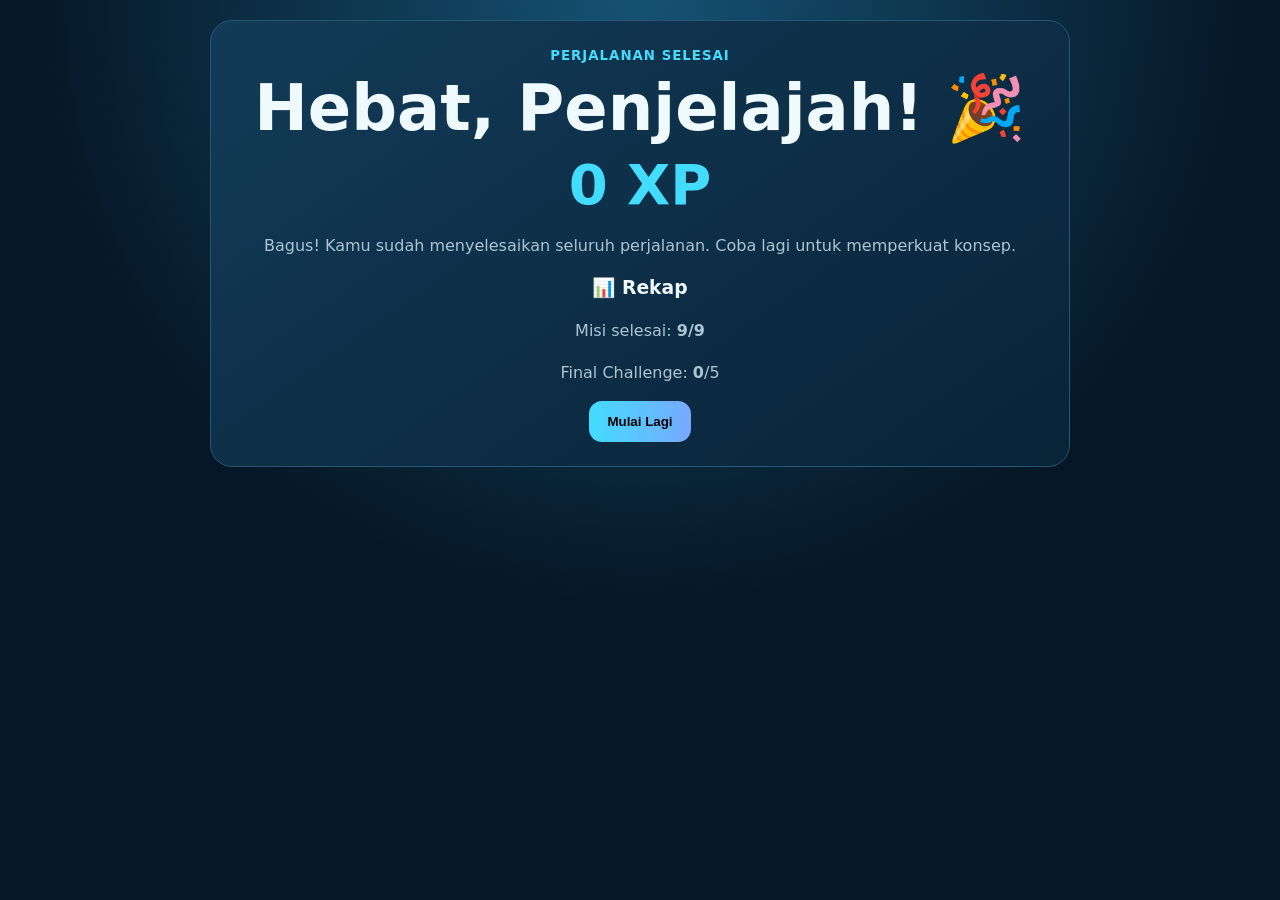
==== hasil.html @ b5524652 "Add files via upload" ====
<!doctype html><html lang=id><meta charset=utf-8><meta name=viewport content="width=device-width,initial-scale=1"><title>Hasil</title><link rel=stylesheet href=style.css><body><main><section class="card center"><small>PERJALANAN SELESAI</small><h1>Hebat, <span id=n></span>! 🎉</h1><div class=result id=x></div><p id=m></p><h3>📊 Rekap</h3><p>Misi selesai: <b>9/9</b></p><p>Final Challenge: <b id=f></b>/5</p><button onclick="reset()">Mulai Lagi</button></section></main><script src=app.js></script><script>let s=get();n.textContent=s.name||'Penjelajah';x.textContent=s.xp+' XP';f.textContent=s.final||0;m.textContent=s.final>=4?'Pemahamanmu sangat kuat!':'Bagus! Kamu sudah menyelesaikan seluruh perjalanan. Coba lagi untuk memperkuat konsep.';draw()</script></body></html>
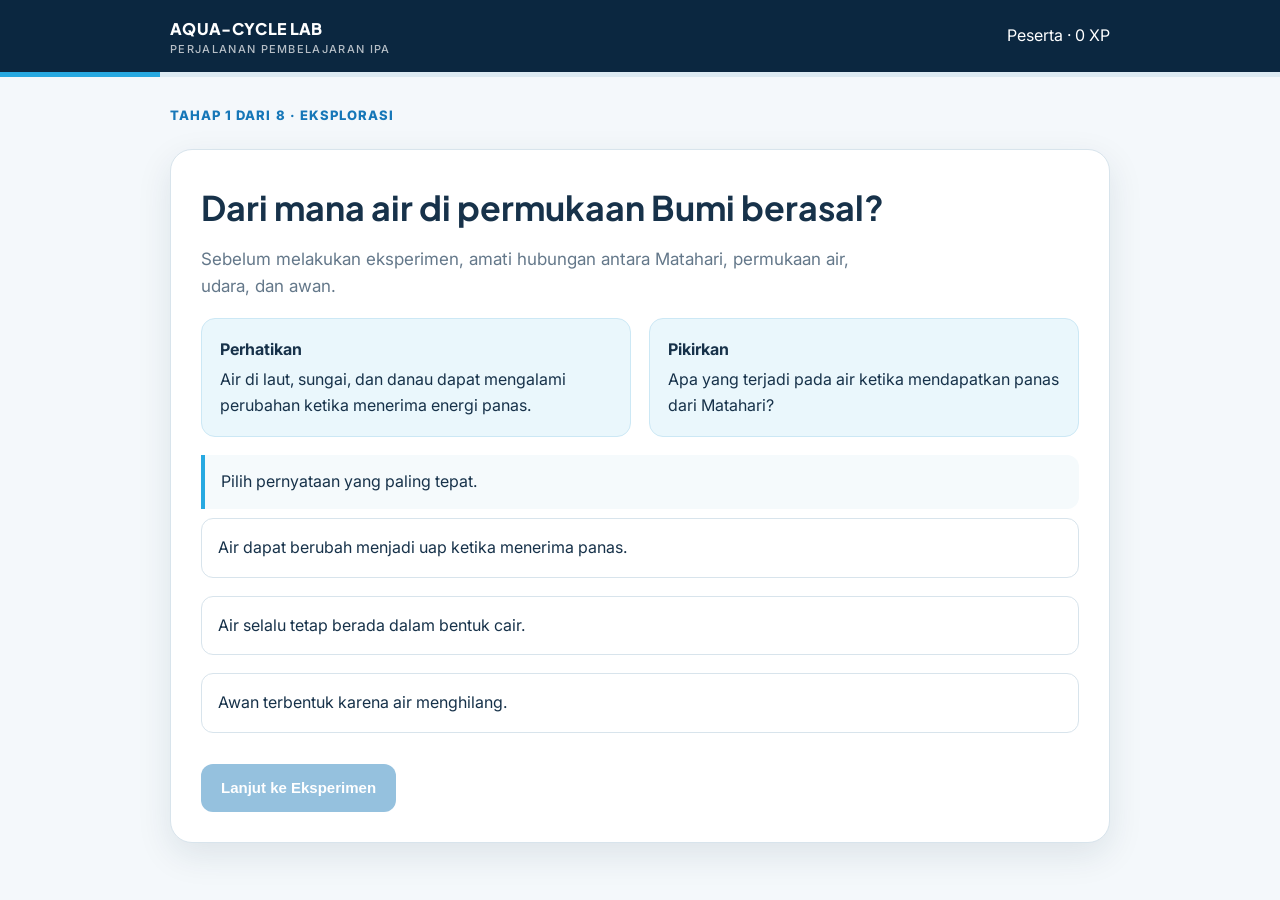
==== commit f08457cf: "Add files via upload" ====
--- a/hasil.html
+++ b/hasil.html
@@ -1 +1 @@
-<!doctype html><html lang=id><meta charset=utf-8><meta name=viewport content="width=device-width,initial-scale=1"><title>Hasil</title><link rel=stylesheet href=style.css><body><main><section class="card center"><small>PERJALANAN SELESAI</small><h1>Hebat, <span id=n></span>! 🎉</h1><div class=result id=x></div><p id=m></p><h3>📊 Rekap</h3><p>Misi selesai: <b>9/9</b></p><p>Final Challenge: <b id=f></b>/5</p><button onclick="reset()">Mulai Lagi</button></section></main><script src=app.js></script><script>let s=get();n.textContent=s.name||'Penjelajah';x.textContent=s.xp+' XP';f.textContent=s.final||0;m.textContent=s.final>=4?'Pemahamanmu sangat kuat!':'Bagus! Kamu sudah menyelesaikan seluruh perjalanan. Coba lagi untuk memperkuat konsep.';draw()</script></body></html>+<!doctype html><html lang="id"><head><meta charset="utf-8"><meta name="viewport" content="width=device-width,initial-scale=1"><title>Hasil Akhir | AQUA-CYCLE LAB</title><link rel="stylesheet" href="style.css"></head><body><header class="topbar"><div class="wrap"><div class="brand">AQUA-CYCLE LAB<small>Hasil Pembelajaran</small></div><div><span id="player"></span> · <span id="xp"></span></div></div><div class="progress"><span style="width:100%"></span></div></header><main class="wrap"><section class="card result"><div class="stage">Perjalanan Selesai</div><h2>Hasil Pembelajaran</h2><p class="lead" style="margin-left:auto;margin-right:auto">Berikut ringkasan capaianmu setelah menyelesaikan seluruh rangkaian AQUA-CYCLE LAB.</p><div class="score" id="score">0/5</div><div id="badge" class="badge">Penjelajah Siklus Air</div><div class="grid3" style="margin-top:28px;text-align:left"><div class="info"><strong>Peserta</strong><span id="name"></span></div><div class="info"><strong>XP</strong><span id="xp2"></span></div><div class="info"><strong>Tahap selesai</strong><span>8 dari 8</span></div></div><div class="card" style="box-shadow:none;text-align:left;margin-top:22px"><h3>Refleksi Capaian</h3><p id="feedback"></p></div><div class="actions" style="justify-content:center"><button class="btn" onclick="window.print()">Cetak Hasil</button><button class="btn secondary" onclick="reset()">Mulai Ulang</button></div></section><p class="footer">AQUA-CYCLE LAB · Media pembelajaran IPA kelas V</p></main><script src="app.js"></script><script>if(!state().completed.includes('m8'))go('m8');else{const s=state();header(8);document.getElementById('name').textContent=s.name;document.getElementById('xp2').textContent=s.xp+' XP';document.getElementById('score').textContent=(s.score||0)+'/5';document.getElementById('feedback').textContent=(s.score||0)>=4?'Pemahaman sangat baik. Kamu mampu menjelaskan proses utama siklus air dan menerapkannya pada situasi sederhana.':(s.score||0)>=3?'Pemahaman baik. Beberapa konsep perlu diperkuat kembali melalui pengamatan dan latihan.':'Pemahaman masih perlu diperkuat. Tinjau kembali hubungan antara evaporasi, kondensasi, presipitasi, dan pergerakan air di daratan.'}</script></body></html>
--- a/style.css
+++ b/style.css
@@ -0,0 +1,3 @@
+@import url('https://fonts.googleapis.com/css2?family=Inter:wght@400;500;600;700;800&family=Plus+Jakarta+Sans:wght@600;700;800&display=swap');
+:root{--navy:#0b2740;--blue:#1677b8;--cyan:#27a9e1;--sky:#eaf7fc;--ink:#17324a;--muted:#64788a;--line:#d8e4ec;--white:#fff;--green:#198754;--gold:#b98517;--danger:#b42318;--shadow:0 12px 35px rgba(15,48,72,.10)}
+*{box-sizing:border-box}html{scroll-behavior:smooth}body{margin:0;background:#f4f8fb;color:var(--ink);font-family:Inter,Arial,sans-serif;line-height:1.6}.wrap{max-width:980px;margin:auto;padding:28px 20px 50px}.topbar{background:var(--navy);color:white}.topbar .wrap{display:flex;align-items:center;justify-content:space-between;padding:16px 20px}.brand{font-family:'Plus Jakarta Sans';font-weight:800;letter-spacing:.02em}.brand small{display:block;font:500 11px Inter;opacity:.7;letter-spacing:.12em;text-transform:uppercase}.progress{height:5px;background:#dceaf2}.progress span{display:block;height:100%;background:var(--cyan);transition:.4s}.card{background:white;border:1px solid var(--line);border-radius:22px;padding:30px;box-shadow:var(--shadow);margin-top:24px}.hero{background:linear-gradient(135deg,#0b2740,#124b70);color:white;overflow:hidden;position:relative}.hero:after{content:'';position:absolute;width:280px;height:280px;border-radius:50%;right:-100px;top:-100px;background:rgba(39,169,225,.16)}.eyebrow{font-size:12px;font-weight:800;letter-spacing:.12em;text-transform:uppercase;color:var(--cyan)}h1,h2,h3{font-family:'Plus Jakarta Sans';line-height:1.2;margin:8px 0 14px}h1{font-size:clamp(32px,7vw,58px)}h2{font-size:clamp(24px,5vw,34px)}h3{font-size:19px}.lead{font-size:17px;max-width:700px;color:var(--muted)}.hero .lead{color:#d8ebf6}.btn{display:inline-flex;align-items:center;justify-content:center;gap:8px;border:0;border-radius:12px;padding:13px 20px;background:var(--blue);color:white;font-weight:700;font-size:15px;cursor:pointer;text-decoration:none;min-height:48px}.btn:hover{filter:brightness(.95)}.btn.secondary{background:#eef5f8;color:var(--ink);border:1px solid var(--line)}.btn.success{background:var(--green)}.btn:disabled{opacity:.45;cursor:not-allowed}.actions{display:flex;gap:12px;flex-wrap:wrap;margin-top:22px}.field{display:grid;gap:7px;margin:20px 0}.field label{font-weight:700;font-size:14px}.field input,.field textarea,.field select{width:100%;border:1px solid #b9ccd8;border-radius:12px;padding:14px;font:inherit;color:var(--ink);background:#fff;outline:none}.field input:focus{border-color:var(--blue);box-shadow:0 0 0 3px rgba(22,119,184,.1)}.grid{display:grid;grid-template-columns:repeat(2,minmax(0,1fr));gap:18px}.grid3{display:grid;grid-template-columns:repeat(3,minmax(0,1fr));gap:16px}.info{background:var(--sky);border:1px solid #cce8f5;border-radius:14px;padding:18px}.info strong{display:block;margin-bottom:5px}.instruction{border-left:4px solid var(--cyan);background:#f5fafc;padding:14px 16px;border-radius:0 12px 12px 0}.stage{font-size:13px;font-weight:800;color:var(--blue);text-transform:uppercase;letter-spacing:.08em}.meter{height:10px;background:#e8eff3;border-radius:99px;overflow:hidden}.meter span{display:block;height:100%;background:var(--blue);width:0;transition:.4s}.feedback{margin-top:16px;padding:14px 16px;border-radius:12px;display:none}.feedback.show{display:block}.feedback.ok{background:#eaf7ef;color:#17653b;border:1px solid #bfe4ce}.feedback.no{background:#fff3f1;color:#8b2119;border:1px solid #f0c9c4}.choice{width:100%;text-align:left;background:white;border:1px solid var(--line);padding:16px;border-radius:12px;margin:9px 0;cursor:pointer;font:inherit;color:var(--ink)}.choice:hover{border-color:var(--blue);background:#f7fbfd}.choice.selected{border:2px solid var(--blue);background:#eef8fd}.choice.correct{border-color:var(--green);background:#eaf7ef}.choice.wrong{border-color:var(--danger);background:#fff3f1}.rangebox{padding:20px;background:#f7fafc;border:1px solid var(--line);border-radius:16px}.rangebox input{width:100%;accent-color:var(--blue)}.value{font-size:28px;font-weight:800;color:var(--blue)}.dropzone{min-height:100px;border:2px dashed #a9c3d2;border-radius:14px;padding:15px;text-align:center;background:#fbfdfe}.dragitems{display:flex;gap:10px;flex-wrap:wrap;margin:14px 0}.drag{padding:11px 14px;background:#e9f5fa;border:1px solid #bcdce9;border-radius:10px;cursor:grab;font-weight:700}.drag.used{opacity:.4;pointer-events:none}.timeline{display:grid;gap:10px}.timeline div{padding:13px 16px;border:1px solid var(--line);border-radius:12px;background:#fff}.result{text-align:center}.score{font-size:62px;font-family:'Plus Jakarta Sans';font-weight:800;color:var(--blue)}.badge{display:inline-block;border:1px solid #d9c07a;background:#fffaf0;color:#805d0d;padding:8px 14px;border-radius:99px;font-weight:800}.footer{text-align:center;color:#738694;font-size:12px;margin-top:28px}.locked{opacity:.5}.hidden{display:none!important}@media(max-width:700px){.wrap{padding:18px 14px 40px}.card{padding:22px 18px;border-radius:18px}.grid,.grid3{grid-template-columns:1fr}.topbar .wrap{padding:13px 14px}h1{font-size:35px}.hero{min-height:auto}.btn{width:100%}.actions{display:grid}.actions .btn{width:100%}}
